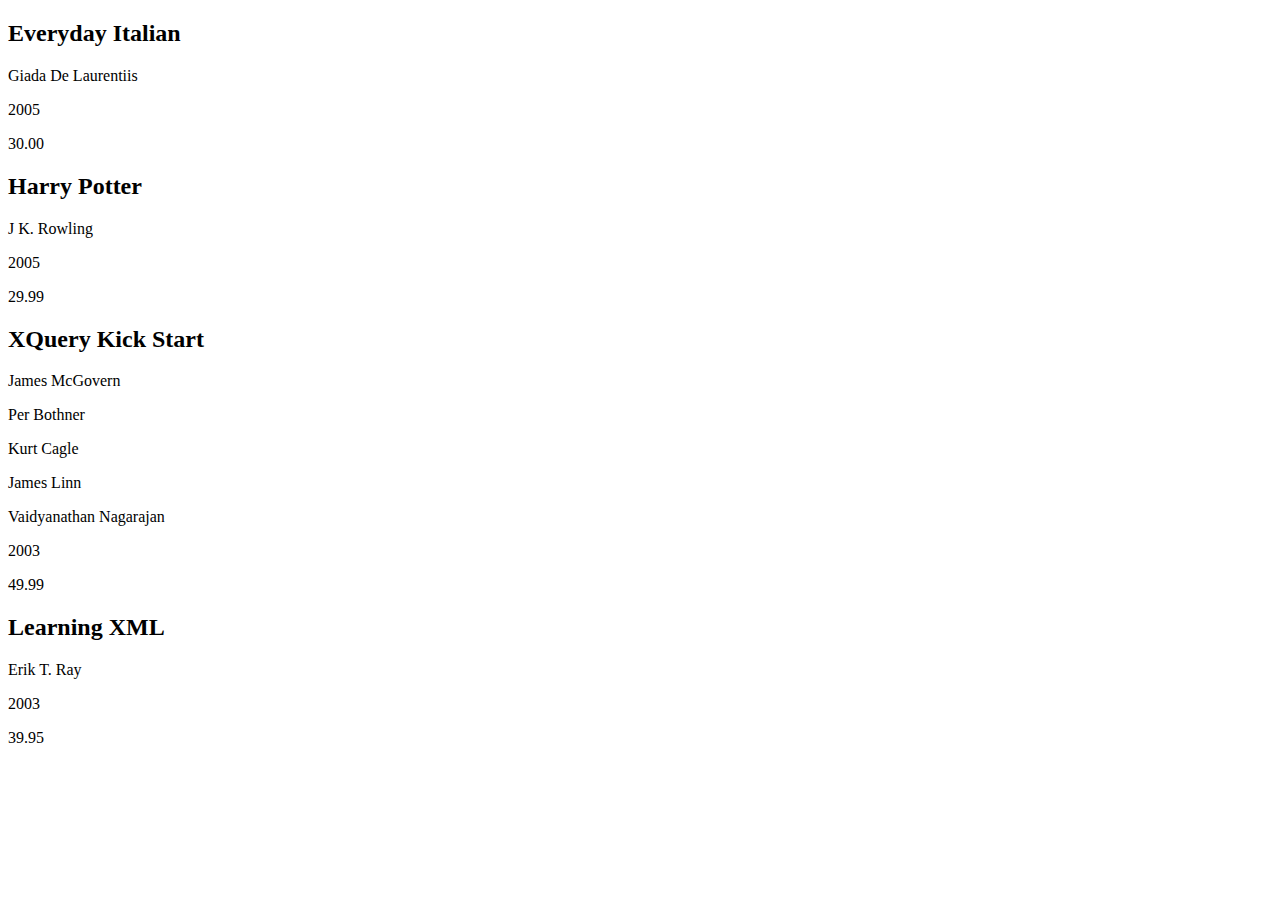
==== index.html @ 632711a0 "Brouillon pour voir si j'ai compris les principes" ====
<!DOCTYPE html>
<html lang="en">
<head>
    <meta charset="UTF-8">
    <meta name="viewport" content="width=device-width, initial-scale=1.0">
    <title>Parser XML to HTML</title>
</head>
<body>
    <div id="content">
        <!-- Le contenu généré par JavaScript sera inséré ici -->
    </div>

    <script src="xmlparsertohtml.js"></script>
</body>
</html>
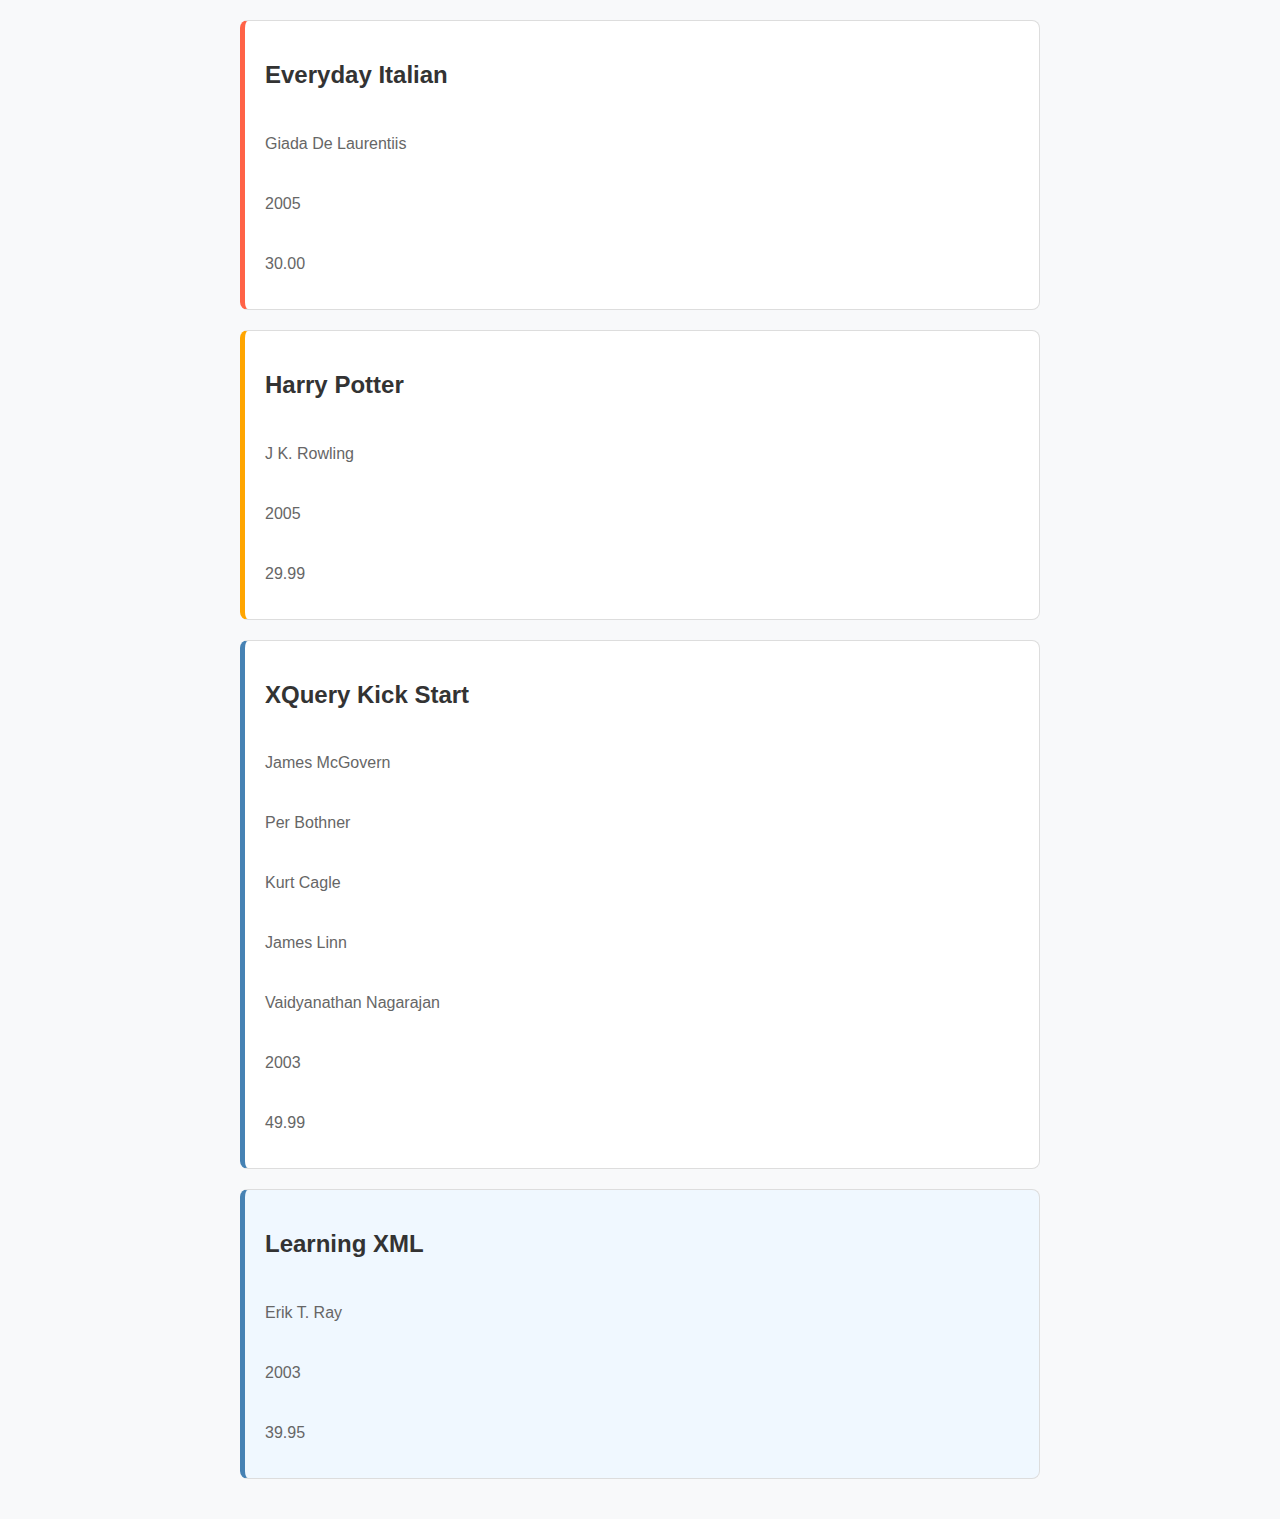
==== commit cafa3038: "Fin de l'essai" ====
--- a/index.html
+++ b/index.html
@@ -3,6 +3,7 @@
 <head>
     <meta charset="UTF-8">
     <meta name="viewport" content="width=device-width, initial-scale=1.0">
+    <link rel="stylesheet" href="style.css">
     <title>Parser XML to HTML</title>
 </head>
 <body>
--- a/style.css
+++ b/style.css
@@ -0,0 +1,76 @@
+/* Styles de base */
+body {
+    font-family: Arial, sans-serif;
+    background-color: #f8f9fa;
+    color: #333;
+    margin: 0;
+    padding: 20px;
+}
+
+#content {
+    max-width: 800px;
+    margin: 0 auto;
+}
+
+/* Bookstore section */
+.bookstore {
+    padding: 20px;
+    background-color: #ffffff;
+    border-radius: 8px;
+    box-shadow: 0 2px 4px rgba(0, 0, 0, 0.1);
+}
+
+/* Book article */
+.book {
+    border: 1px solid #ddd;
+    border-radius: 8px;
+    margin-bottom: 20px;
+    padding: 20px;
+    background-color: #ffffff;
+    display: flex;
+    flex-direction: column;
+    gap: 10px;
+}
+
+.book[data-category="cooking"] {
+    border-left: 5px solid #ff6347;
+}
+
+.book[data-category="children"] {
+    border-left: 5px solid #ffa500;
+}
+
+.book[data-category="web"] {
+    border-left: 5px solid #4682b4;
+}
+
+/* Book details */
+.title {
+    font-size: 1.5em;
+    color: #333;
+}
+
+.author, .year, .price {
+    font-size: 1em;
+    color: #666;
+}
+
+/* Cover attribute */
+.book[data-cover="paperback"] {
+    background-color: #f0f8ff;
+}
+
+/* Responsive design */
+@media (max-width: 600px) {
+    .book {
+        padding: 10px;
+    }
+
+    .title {
+        font-size: 1.2em;
+    }
+
+    .author, .year, .price {
+        font-size: 0.9em;
+    }
+}
